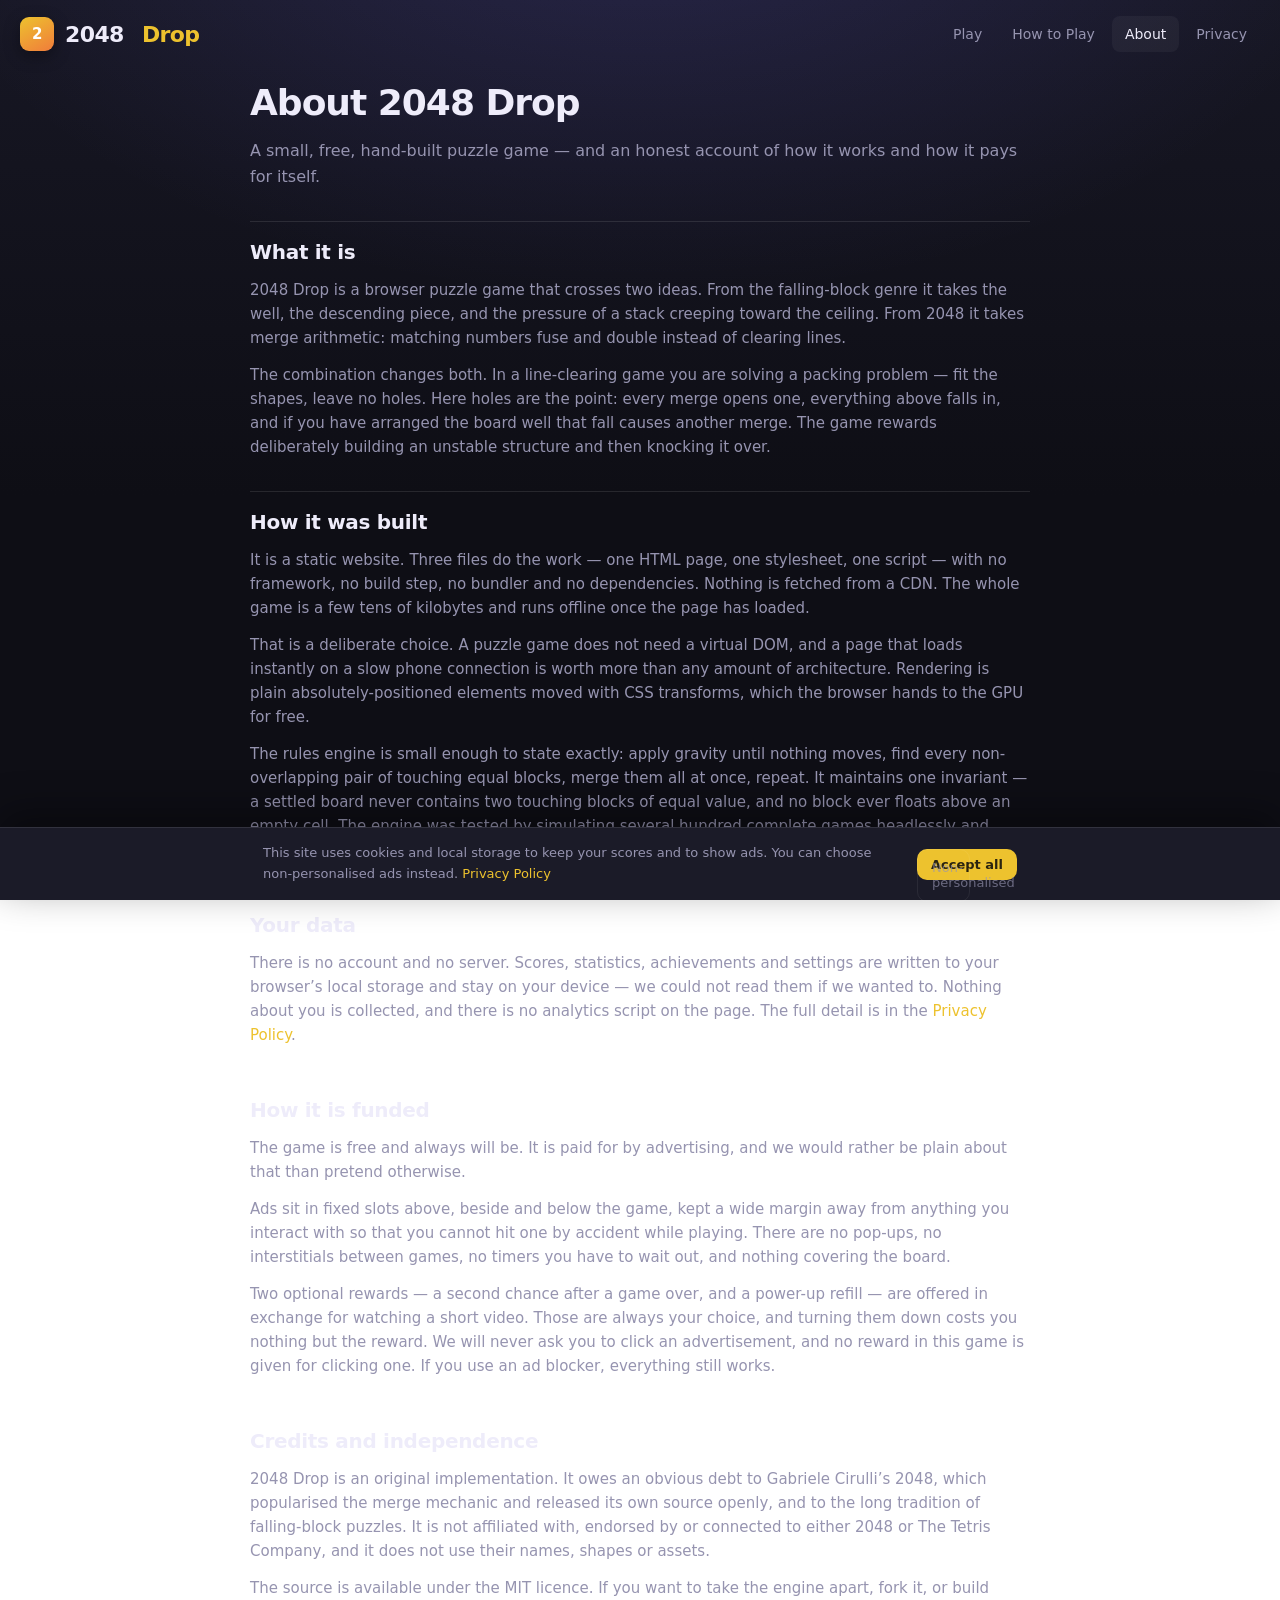
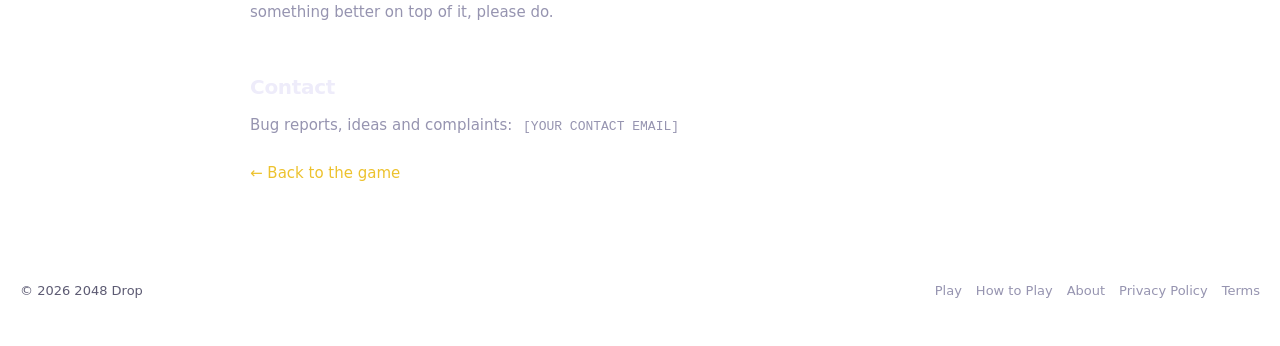
==== about.html @ 546007b0 "Rebuild as a multi-page site with power-ups, daily challenge and rewarded ads Down arrow now drops t" ====
<!DOCTYPE html>
<html lang="en">
<head>
<meta charset="utf-8">
<meta name="viewport" content="width=device-width, initial-scale=1">
<title>About — 2048 Drop</title>
<meta name="description" content="What 2048 Drop is, who made it, how it was built, and how it is funded.">
<meta name="theme-color" content="#0e0e15">
<link rel="canonical" href="https://example.github.io/2048-drop/about.html">
<link rel="icon" href="data:image/svg+xml,%3Csvg xmlns='http://www.w3.org/2000/svg' viewBox='0 0 64 64'%3E%3Crect width='64' height='64' rx='13' fill='%23edc22e'/%3E%3Ctext x='32' y='45' font-family='Helvetica,Arial' font-size='31' font-weight='bold' text-anchor='middle' fill='%23fff'%3E2%3C/text%3E%3C/svg%3E">
<link rel="stylesheet" href="style.css">
</head>
<body>
<header class="site-head">
  <a class="brand" href="index.html"><span class="mark">2</span>2048&nbsp;<span class="num">Drop</span></a>
  <nav>
    <a href="index.html">Play</a>
    <a href="how-to-play.html">How to Play</a>
    <a href="about.html" class="on">About</a>
    <a href="privacy.html">Privacy</a>
  </nav>
</header>
<main class="doc">
<h1>About 2048 Drop</h1>
<p class="lede">A small, free, hand-built puzzle game — and an honest account of how it works and how it pays for itself.</p>

<h2>What it is</h2>
<p>2048 Drop is a browser puzzle game that crosses two ideas. From the falling-block genre it takes the well, the descending piece, and the pressure of a stack creeping toward the ceiling. From 2048 it takes merge arithmetic: matching numbers fuse and double instead of clearing lines.</p>
<p>The combination changes both. In a line-clearing game you are solving a packing problem — fit the shapes, leave no holes. Here holes are the point: every merge opens one, everything above falls in, and if you have arranged the board well that fall causes another merge. The game rewards deliberately building an unstable structure and then knocking it over.</p>

<h2>How it was built</h2>
<p>It is a static website. Three files do the work — one HTML page, one stylesheet, one script — with no framework, no build step, no bundler and no dependencies. Nothing is fetched from a CDN. The whole game is a few tens of kilobytes and runs offline once the page has loaded.</p>
<p>That is a deliberate choice. A puzzle game does not need a virtual DOM, and a page that loads instantly on a slow phone connection is worth more than any amount of architecture. Rendering is plain absolutely-positioned elements moved with CSS transforms, which the browser hands to the GPU for free.</p>
<p>The rules engine is small enough to state exactly: apply gravity until nothing moves, find every non-overlapping pair of touching equal blocks, merge them all at once, repeat. It maintains one invariant — a settled board never contains two touching blocks of equal value, and no block ever floats above an empty cell. The engine was tested by simulating several hundred complete games headlessly and asserting that invariant after every single drop.</p>

<h2>Your data</h2>
<p>There is no account and no server. Scores, statistics, achievements and settings are written to your browser&rsquo;s local storage and stay on your device — we could not read them if we wanted to. Nothing about you is collected, and there is no analytics script on the page. The full detail is in the <a href="privacy.html">Privacy Policy</a>.</p>

<h2>How it is funded</h2>
<p>The game is free and always will be. It is paid for by advertising, and we would rather be plain about that than pretend otherwise.</p>
<p>Ads sit in fixed slots above, beside and below the game, kept a wide margin away from anything you interact with so that you cannot hit one by accident while playing. There are no pop-ups, no interstitials between games, no timers you have to wait out, and nothing covering the board.</p>
<p>Two optional rewards — a second chance after a game over, and a power-up refill — are offered in exchange for watching a short video. Those are always your choice, and turning them down costs you nothing but the reward. We will never ask you to click an advertisement, and no reward in this game is given for clicking one. If you use an ad blocker, everything still works.</p>

<h2>Credits and independence</h2>
<p>2048 Drop is an original implementation. It owes an obvious debt to Gabriele Cirulli&rsquo;s 2048, which popularised the merge mechanic and released its own source openly, and to the long tradition of falling-block puzzles. It is not affiliated with, endorsed by or connected to either 2048 or The Tetris Company, and it does not use their names, shapes or assets.</p>
<p>The source is available under the MIT licence. If you want to take the engine apart, fork it, or build something better on top of it, please do.</p>

<h2>Contact</h2>
<p>Bug reports, ideas and complaints: <code>[YOUR CONTACT EMAIL]</code></p>

<p style="margin-top:24px"><a href="index.html">&larr; Back to the game</a></p>
</main>
<footer class="site-foot">
  <span>&copy; <span id="year"></span> 2048 Drop</span>
  <nav>
    <a href="index.html">Play</a>
    <a href="how-to-play.html">How to Play</a>
    <a href="about.html">About</a>
    <a href="privacy.html">Privacy Policy</a>
    <a href="terms.html">Terms</a>
  </nav>
</footer>
<script>document.getElementById('year').textContent = new Date().getFullYear();</script>
<script src="ads.js"></script>
</body>
</html>
---- style.css ----
/* =====================================================================
   2048 Drop — stylesheet
   Themes are driven by data-theme on <html>. Every colour is a token so
   a theme swap is a token swap, never a rule rewrite.
   ===================================================================== */

/* ---------- tokens: Midnight (default) ---------- */
:root{
  --bg-1:#0e0e15;
  --bg-2:#171724;
  --glow:rgba(120,110,255,.18);
  --panel:rgba(255,255,255,.045);
  --panel-solid:#1b1b28;
  --panel-hi:rgba(255,255,255,.075);
  --line:rgba(255,255,255,.10);
  --line-hi:rgba(255,255,255,.20);
  --text:#eeecfa;
  --muted:#9694b0;
  --faint:#5d5b73;
  --accent:#edc22e;
  --accent-ink:#2a2410;
  --danger:#ff5c5c;
  --good:#4ade80;
  --slot:rgba(255,255,255,.04);
  --board:rgba(0,0,0,.28);

  --gap:8px;
  --cell:min(62px, 14.5vw, 5.9vh);
  --radius:12px;
  --ad-safe:150px;          /* AdSense: keep ads this far from play area */
  --font:"Inter","SF Pro Display",-apple-system,BlinkMacSystemFont,"Segoe UI",system-ui,sans-serif;
  --mono:"SF Mono",ui-monospace,"Cascadia Mono",Menlo,monospace;
}

/* ---------- theme: Aurora ---------- */
html[data-theme="aurora"]{
  --bg-1:#05131a;
  --bg-2:#07222e;
  --glow:rgba(0,240,200,.20);
  --accent:#2ff3c8;
  --accent-ink:#02201a;
  --text:#e6fbf7;
  --muted:#7fb4ac;
  --faint:#3f6d68;
  --line:rgba(47,243,200,.16);
  --line-hi:rgba(47,243,200,.32);
  --panel-solid:#0a2a36;
}

/* ---------- theme: Paper (light) ---------- */
html[data-theme="paper"]{
  --bg-1:#f6f4ee;
  --bg-2:#ece7dc;
  --glow:rgba(200,170,90,.20);
  --panel:rgba(0,0,0,.035);
  --panel-solid:#fffdf8;
  --panel-hi:rgba(0,0,0,.06);
  --line:rgba(0,0,0,.10);
  --line-hi:rgba(0,0,0,.20);
  --text:#3b3730;
  --muted:#7d7669;
  --faint:#a8a091;
  --accent:#d9a319;
  --accent-ink:#fffdf8;
  --slot:rgba(0,0,0,.05);
  --board:rgba(0,0,0,.05);
}

*{box-sizing:border-box;margin:0;padding:0}
html,body{min-height:100%}
body{
  background:
    radial-gradient(1200px 700px at 50% -15%, var(--glow) 0%, transparent 62%),
    linear-gradient(180deg, var(--bg-2) 0%, var(--bg-1) 55%);
  background-attachment:fixed;
  color:var(--text);
  font-family:var(--font);
  font-size:15px;line-height:1.6;
  -webkit-font-smoothing:antialiased;
  display:flex;flex-direction:column;align-items:center;
  padding:0 14px 44px;
  overflow-x:hidden;
}
a{color:var(--accent);text-decoration:none}
a:hover{text-decoration:underline}

.wrap{width:100%;max-width:1240px}

/* =====================================================================
   Header / nav
   ===================================================================== */
.site-head{
  width:100%;max-width:1240px;
  display:flex;align-items:center;justify-content:space-between;gap:16px;
  padding:16px 0 14px;flex-wrap:wrap;
}
.brand{display:flex;align-items:center;gap:11px;font-size:22px;font-weight:800;letter-spacing:-.6px;color:var(--text)}
.brand:hover{text-decoration:none}
.brand .mark{
  width:34px;height:34px;border-radius:9px;flex:none;
  background:linear-gradient(150deg,var(--accent),#f07c3b);
  display:grid;place-items:center;color:#fff;font-size:15px;font-weight:800;
  box-shadow:0 5px 16px rgba(0,0,0,.35);
}
.brand .num{color:var(--accent)}
nav{display:flex;align-items:center;gap:4px;flex-wrap:wrap}
nav a{
  color:var(--muted);font-size:14px;font-weight:500;
  padding:7px 13px;border-radius:8px;transition:background 140ms,color 140ms;
}
nav a:hover{background:var(--panel-hi);color:var(--text);text-decoration:none}
nav a.on{color:var(--text);background:var(--panel)}

/* =====================================================================
   Ad slots + the 150px safe gap
   ---------------------------------------------------------------------
   AdSense suspends accounts for ads placed where a player can hit them by
   accident. .ad-safe enforces the separation structurally so a later CSS
   tweak cannot quietly erase it.
   ===================================================================== */
.ad{display:flex;align-items:center;justify-content:center;overflow:hidden;width:100%}
.ad-bottom{max-width:970px;min-height:90px;margin:0 auto}
.ad-article{max-width:728px;min-height:250px;margin:26px auto}
.ad-rail{width:300px;min-height:600px;flex:none}
.ad-safe{flex:none;pointer-events:none}
.ad-safe-v{width:100%;height:var(--ad-safe)}
.ad-safe-h{width:var(--ad-safe);align-self:stretch}
.ad-ph{
  width:100%;min-height:inherit;height:100%;
  border:1px dashed var(--line-hi);border-radius:var(--radius);
  color:var(--faint);font-size:10px;letter-spacing:2.5px;text-transform:uppercase;
  display:grid;place-items:center;gap:4px;padding:26px 10px;
  background:var(--panel);
}
.ad-ph small{display:block;letter-spacing:.4px;text-transform:none;font-size:11px;opacity:.7}
.ad-label{
  text-align:center;font-size:9.5px;letter-spacing:2px;text-transform:uppercase;
  color:var(--faint);margin-bottom:5px;
}

/* =====================================================================
   Game layout
   ===================================================================== */
.stage{
  width:100%;max-width:1240px;
  display:flex;align-items:flex-start;justify-content:center;
}
.game{display:flex;gap:14px;align-items:flex-start}
.rail{display:flex;flex-direction:column;gap:10px;width:118px;flex:none}
.rail-r{width:132px}

.card{
  background:var(--panel);border:1px solid var(--line);
  border-radius:var(--radius);padding:10px;
  backdrop-filter:blur(8px);
}
.card h3{
  font-size:9.5px;letter-spacing:2px;text-transform:uppercase;
  color:var(--faint);font-weight:700;margin-bottom:7px;text-align:center;
}

.readout{text-align:center;padding:9px 8px}
.readout .k{font-size:9.5px;letter-spacing:1.6px;text-transform:uppercase;color:var(--faint);font-weight:700}
.readout .v{font-size:24px;font-weight:800;font-variant-numeric:tabular-nums;letter-spacing:-.5px;line-height:1.25}
.readout .v.sm{font-size:18px}
.readout.pulse .v{animation:bump 320ms ease-out}
@keyframes bump{0%{transform:scale(1)}40%{transform:scale(1.18);color:var(--accent)}100%{transform:scale(1)}}

/* level progress */
.bar{height:4px;border-radius:3px;background:var(--panel-hi);overflow:hidden;margin-top:7px}
.bar i{display:block;height:100%;background:linear-gradient(90deg,var(--accent),#f07c3b);transition:width 260ms ease}

/* queue + hold chips */
.chips{display:flex;flex-direction:column;gap:6px;align-items:center}
.chips.row{flex-direction:row;justify-content:center}
.chip{
  width:42px;height:42px;border-radius:9px;flex:none;
  display:grid;place-items:center;font-weight:800;font-size:15px;
  box-shadow:inset 0 -3px 0 rgba(0,0,0,.13);
}
.chip.sm{width:32px;height:32px;font-size:12px;opacity:.62}
.chip.empty{background:var(--panel-hi);color:var(--faint);box-shadow:none;border:1px dashed var(--line)}

/* power-ups */
.powers{display:flex;flex-direction:column;gap:6px}
.power{
  display:flex;align-items:center;gap:8px;width:100%;
  background:var(--panel-hi);border:1px solid var(--line);
  border-radius:9px;padding:7px 8px;cursor:pointer;
  font-family:var(--font);font-size:12px;color:var(--text);
  transition:border-color 140ms,transform 90ms,opacity 140ms;
  text-align:left;
}
.power:hover:not(:disabled){border-color:var(--line-hi);transform:translateY(-1px)}
.power:active:not(:disabled){transform:translateY(0)}
.power:disabled{opacity:.35;cursor:not-allowed}
.power .ico{font-size:16px;line-height:1}
.power .nm{flex:1;font-weight:600}
.power .ct{
  font-variant-numeric:tabular-nums;font-weight:800;font-size:11px;
  background:var(--accent);color:var(--accent-ink);
  border-radius:20px;padding:1px 7px;min-width:20px;text-align:center;
}
.power kbd{margin-left:auto}

/* =====================================================================
   Board
   ===================================================================== */
.board-wrap{
  position:relative;padding:var(--gap);
  background:var(--board);border:1px solid var(--line);
  border-radius:16px;
  box-shadow:0 24px 60px rgba(0,0,0,.45), inset 0 1px 0 rgba(255,255,255,.05);
}
.board-wrap.shake{animation:shake 260ms cubic-bezier(.36,.07,.19,.97)}
@keyframes shake{
  10%,90%{transform:translate(-2px,1px)}
  30%,70%{transform:translate(4px,-2px)}
  50%{transform:translate(-5px,2px)}
}
#board{
  position:relative;
  width:calc(5 * var(--cell) + 4 * var(--gap));
  height:calc(10 * var(--cell) + 9 * var(--gap));
  touch-action:none;
}

/* the top two rows tint red as the stack gets dangerous */
.danger{
  z-index:1;
  position:absolute;left:0;right:0;top:0;border-radius:10px;
  height:calc(2 * var(--cell) + var(--gap));
  background:linear-gradient(180deg,rgba(255,92,92,.16),transparent);
  opacity:0;transition:opacity 320ms;pointer-events:none;
}
.danger.on{opacity:1;animation:throb 1.1s ease-in-out infinite}
@keyframes throb{0%,100%{opacity:.45}50%{opacity:1}}

/* column highlight under the falling block */
.beam{
  z-index:0;
  position:absolute;top:0;width:var(--cell);
  height:calc(10 * var(--cell) + 9 * var(--gap));
  border-radius:10px;background:linear-gradient(180deg,rgba(255,255,255,.07),transparent 70%);
  transform:translateX(calc(var(--c) * (var(--cell) + var(--gap))));
  transition:transform 95ms ease-out;pointer-events:none;
}

.slot{
  z-index:0;
  position:absolute;width:var(--cell);height:var(--cell);border-radius:9px;
  background:var(--slot);
  transform:translate(calc(var(--c) * (var(--cell) + var(--gap))), calc(var(--r) * (var(--cell) + var(--gap))));
}

/* landing preview */
.ghost{
  z-index:1;
  position:absolute;width:var(--cell);height:var(--cell);border-radius:9px;
  border:2px dashed var(--line-hi);
  transform:translate(calc(var(--c) * (var(--cell) + var(--gap))), calc(var(--r) * (var(--cell) + var(--gap))));
  transition:transform 95ms ease-out;pointer-events:none;opacity:.65;
}
.ghost.hide{opacity:0}
.ghost.match{border-color:var(--good);background:rgba(74,222,128,.10);opacity:1}

.tile{
  z-index:2;
  position:absolute;width:var(--cell);height:var(--cell);border-radius:9px;
  display:grid;place-items:center;
  font-weight:800;font-variant-numeric:tabular-nums;letter-spacing:-.5px;
  color:#776e65;background:#eee4da;
  transform:translate(calc(var(--c) * (var(--cell) + var(--gap))), calc(var(--r) * (var(--cell) + var(--gap))));
  transition:transform 95ms linear;
  will-change:transform;
  font-size:calc(var(--cell) * .40);
  box-shadow:inset 0 -3px 0 rgba(0,0,0,.13);
}
.tile.d4{font-size:calc(var(--cell) * .29)}
.tile.d5{font-size:calc(var(--cell) * .23)}
.tile.active{box-shadow:inset 0 -3px 0 rgba(0,0,0,.13), 0 0 0 2px rgba(255,255,255,.4), 0 8px 22px rgba(0,0,0,.5)}
.tile.spawn{animation:drop-in 180ms ease-out}
@keyframes drop-in{from{opacity:0}to{opacity:1}}
.tile.pop{animation:pop 210ms ease-out}
@keyframes pop{
  0%  {transform:translate(calc(var(--c) * (var(--cell) + var(--gap))), calc(var(--r) * (var(--cell) + var(--gap)))) scale(1)}
  45% {transform:translate(calc(var(--c) * (var(--cell) + var(--gap))), calc(var(--r) * (var(--cell) + var(--gap)))) scale(1.2)}
  100%{transform:translate(calc(var(--c) * (var(--cell) + var(--gap))), calc(var(--r) * (var(--cell) + var(--gap)))) scale(1)}
}
.tile.absorb{opacity:.8}
.tile.blast{animation:blast 260ms ease-out forwards}
@keyframes blast{to{opacity:0;filter:brightness(2.4)}}

/* value ramp */
.v2{background:#eee4da;color:#776e65}
.v4{background:#ede0c8;color:#776e65}
.v8{background:#f2b179;color:#fff}
.v16{background:#f59563;color:#fff}
.v32{background:#f67c5f;color:#fff}
.v64{background:#f65e3b;color:#fff}
.v128{background:#edcf72;color:#fff}
.v256{background:#edcc61;color:#fff}
.v512{background:#edc850;color:#fff}
.v1024{background:#edc53f;color:#fff}
.v2048{background:#edc22e;color:#fff;box-shadow:inset 0 -3px 0 rgba(0,0,0,.13),0 0 26px rgba(237,194,46,.65)}
.vbig{background:linear-gradient(150deg,#8b6cff,#4a2fd6);color:#fff;box-shadow:inset 0 -3px 0 rgba(0,0,0,.2),0 0 26px rgba(123,92,240,.6)}
.vbomb{background:linear-gradient(150deg,#3a3a4d,#1d1d29);color:#fff;box-shadow:inset 0 -3px 0 rgba(0,0,0,.3),0 0 20px rgba(0,0,0,.6)}
.vwild{background:linear-gradient(150deg,#ff6ec7,#7b5cf0);color:#fff;box-shadow:inset 0 -3px 0 rgba(0,0,0,.2),0 0 24px rgba(255,110,199,.55)}

/* particles */
#fx{z-index:3;position:absolute;inset:0;pointer-events:none;overflow:visible}
.spark{
  position:absolute;width:7px;height:7px;border-radius:2px;
  animation:fly 620ms cubic-bezier(.2,.7,.4,1) forwards;
}
@keyframes fly{
  0%{transform:translate(var(--x),var(--y)) scale(1);opacity:1}
  100%{transform:translate(calc(var(--x) + var(--dx)), calc(var(--y) + var(--dy))) scale(.2);opacity:0}
}

/* floating score / chain text */
#toast{
  position:absolute;left:50%;top:32%;transform:translate(-50%,-50%);
  font-size:clamp(19px,4vw,27px);font-weight:800;color:#fff;
  text-shadow:0 4px 18px rgba(0,0,0,.85);pointer-events:none;opacity:0;
  white-space:nowrap;z-index:3;
}
#toast.show{animation:rise 900ms ease-out}
@keyframes rise{
  0%{opacity:0;transform:translate(-50%,-25%) scale(.75)}
  22%{opacity:1}
  100%{opacity:0;transform:translate(-50%,-115%) scale(1.08)}
}

/* =====================================================================
   Overlays + modals
   ===================================================================== */
.overlay{
  position:absolute;inset:0;border-radius:16px;z-index:6;
  background:rgba(10,10,18,.9);backdrop-filter:blur(4px);
  display:flex;flex-direction:column;align-items:center;justify-content:center;
  gap:11px;text-align:center;padding:20px;
}
html[data-theme="paper"] .overlay{background:rgba(246,244,238,.94)}
.overlay[hidden],[hidden]{display:none !important}
.overlay h2{font-size:clamp(21px,4.6vw,28px);font-weight:800;letter-spacing:-.6px}
.overlay p{color:var(--muted);font-size:13.5px;max-width:250px;line-height:1.55}

.btn{
  background:var(--accent);color:var(--accent-ink);border:0;border-radius:10px;
  padding:11px 22px;font:600 14.5px var(--font);cursor:pointer;
  transition:filter 140ms,transform 80ms;
}
.btn:hover{filter:brightness(1.09)}
.btn:active{transform:translateY(1px)}
.btn.ghost{background:transparent;color:var(--muted);border:1px solid var(--line);font-weight:500}
.btn.ghost:hover{color:var(--text);border-color:var(--line-hi);filter:none}
.btn.reward{
  background:linear-gradient(135deg,#7b5cf0,#4a2fd6);color:#fff;
  display:flex;align-items:center;gap:8px;justify-content:center;
}
.btn.sm{padding:8px 14px;font-size:13px}
.btn:disabled{opacity:.4;cursor:not-allowed}

.modal{
  position:fixed;inset:0;z-index:60;display:grid;place-items:center;padding:18px;
  background:rgba(6,6,12,.72);backdrop-filter:blur(6px);
}
.modal-card{
  background:var(--panel-solid);border:1px solid var(--line);
  border-radius:18px;padding:22px;width:min(460px,100%);
  max-height:86vh;overflow-y:auto;
  box-shadow:0 30px 80px rgba(0,0,0,.6);
}
.modal-card h2{font-size:20px;font-weight:800;letter-spacing:-.4px;margin-bottom:4px}
.modal-card .sub{color:var(--muted);font-size:13px;margin-bottom:16px}
.modal-foot{display:flex;gap:8px;justify-content:flex-end;margin-top:18px}

/* rewarded-ad player shell */
.reward-box{
  border:1px solid var(--line);border-radius:12px;background:var(--panel);
  padding:26px 18px;text-align:center;
}
.reward-box .ring{
  width:62px;height:62px;margin:0 auto 12px;border-radius:50%;
  display:grid;place-items:center;font-size:21px;font-weight:800;
  border:3px solid var(--line);border-top-color:var(--accent);
  animation:spin 1s linear infinite;
}
@keyframes spin{to{transform:rotate(360deg)}}

/* stats / achievements / leaderboard */
.grid2{display:grid;grid-template-columns:1fr 1fr;gap:9px}
.tilebox{background:var(--panel);border:1px solid var(--line);border-radius:11px;padding:11px 12px}
.tilebox .k{font-size:9.5px;letter-spacing:1.6px;text-transform:uppercase;color:var(--faint);font-weight:700}
.tilebox .v{font-size:20px;font-weight:800;font-variant-numeric:tabular-nums}

.ach{display:flex;align-items:center;gap:11px;padding:9px 4px;border-bottom:1px solid var(--line)}
.ach:last-child{border-bottom:0}
.ach .ico{width:36px;height:36px;border-radius:10px;display:grid;place-items:center;font-size:17px;background:var(--panel-hi);flex:none;filter:grayscale(1);opacity:.4}
.ach.got .ico{filter:none;opacity:1;background:linear-gradient(150deg,var(--accent),#f07c3b)}
.ach .nm{font-weight:600;font-size:13.5px}
.ach .ds{color:var(--muted);font-size:12px}
.ach.got .nm{color:var(--accent)}

table.lb{width:100%;border-collapse:collapse;font-size:13.5px}
table.lb th{text-align:left;font-size:9.5px;letter-spacing:1.6px;text-transform:uppercase;color:var(--faint);padding:6px 4px;border-bottom:1px solid var(--line)}
table.lb td{padding:8px 4px;border-bottom:1px solid var(--line);font-variant-numeric:tabular-nums}
table.lb tr:last-child td{border-bottom:0}
table.lb .rk{color:var(--faint);width:26px;font-weight:700}

/* achievement toast */
#ach-toast{
  position:fixed;right:16px;bottom:16px;z-index:80;
  background:var(--panel-solid);border:1px solid var(--accent);
  border-radius:13px;padding:12px 15px;display:flex;gap:11px;align-items:center;
  box-shadow:0 18px 44px rgba(0,0,0,.5);
  transform:translateY(140%);transition:transform 420ms cubic-bezier(.2,.9,.3,1);
  max-width:300px;
}
#ach-toast.show{transform:translateY(0)}
#ach-toast .ico{width:36px;height:36px;border-radius:10px;display:grid;place-items:center;font-size:17px;background:linear-gradient(150deg,var(--accent),#f07c3b);flex:none}
#ach-toast .t{font-size:9.5px;letter-spacing:1.6px;text-transform:uppercase;color:var(--accent);font-weight:700}
#ach-toast .n{font-weight:600;font-size:13.5px}

/* =====================================================================
   Controls bar + mode picker
   ===================================================================== */
.toolbar{display:flex;gap:7px;width:100%;margin-top:11px;flex-wrap:wrap}
.toolbar button{
  flex:1;min-width:78px;background:var(--panel);border:1px solid var(--line);
  color:var(--muted);border-radius:9px;padding:9px 6px;
  font:500 12.5px var(--font);cursor:pointer;transition:color 140ms,border-color 140ms;
}
.toolbar button:hover{color:var(--text);border-color:var(--line-hi)}

.modes{display:flex;gap:5px;background:var(--panel);border:1px solid var(--line);border-radius:11px;padding:4px}
.modes button{
  flex:1;background:transparent;border:0;border-radius:8px;padding:7px 4px;
  color:var(--muted);font:600 12px var(--font);cursor:pointer;transition:background 140ms,color 140ms;
}
.modes button.on{background:var(--accent);color:var(--accent-ink)}

.keys{color:var(--muted);font-size:12.5px;text-align:center;line-height:2;max-width:640px;margin:12px auto 0}
kbd{
  background:var(--panel-hi);border:1px solid var(--line);border-bottom-width:2px;
  border-radius:5px;padding:1px 6px;font:600 11.5px var(--font);color:var(--text);
}

/* =====================================================================
   Content pages
   ===================================================================== */
main.doc{width:100%;max-width:780px;margin:0 auto;padding:8px 0 30px}
main.doc h1{font-size:clamp(26px,5vw,36px);font-weight:800;letter-spacing:-1px;margin-bottom:6px}
main.doc .lede{color:var(--muted);font-size:16px;margin-bottom:28px}
main.doc h2{font-size:20px;font-weight:700;letter-spacing:-.3px;margin:32px 0 10px;padding-top:14px;border-top:1px solid var(--line)}
main.doc h3{font-size:15.5px;font-weight:700;margin:20px 0 6px}
main.doc p,main.doc li{color:var(--muted);font-size:15px}
main.doc p{margin-bottom:13px}
main.doc ul,main.doc ol{margin:0 0 15px 21px}
main.doc li{margin-bottom:6px}
main.doc strong{color:var(--text);font-weight:650}
main.doc code{background:var(--panel-hi);border-radius:5px;padding:1px 6px;font:13px var(--mono)}
.callout{
  background:var(--panel);border:1px solid var(--line);border-left:3px solid var(--accent);
  border-radius:10px;padding:14px 16px;margin:18px 0;
}
.callout p:last-child{margin-bottom:0}
.updated{color:var(--faint);font-size:13px;margin-bottom:26px}

article.home{width:100%;max-width:900px;margin:0 auto}
article.home h2{font-size:21px;font-weight:700;letter-spacing:-.3px;margin:30px 0 10px}
article.home p,article.home li{color:var(--muted);font-size:15px}
article.home p{margin-bottom:13px}
article.home ul{margin:0 0 15px 21px}
article.home li{margin-bottom:6px}
.cards3{display:grid;grid-template-columns:repeat(auto-fit,minmax(230px,1fr));gap:13px;margin:18px 0}
.cards3 .c{background:var(--panel);border:1px solid var(--line);border-radius:13px;padding:16px}
.cards3 .c h3{font-size:15px;font-weight:700;color:var(--text);margin-bottom:5px}
.cards3 .c p{font-size:13.5px;margin:0}

/* =====================================================================
   Footer + consent
   ===================================================================== */
.site-foot{
  width:100%;max-width:1240px;margin-top:34px;padding-top:18px;
  border-top:1px solid var(--line);color:var(--faint);font-size:13px;
  display:flex;justify-content:space-between;gap:14px;flex-wrap:wrap;
}
.site-foot nav{gap:14px}
.site-foot a{color:var(--muted);padding:0;font-size:13px}
.site-foot a:hover{background:none;color:var(--text)}

#consent{
  position:fixed;left:0;right:0;bottom:0;z-index:90;
  background:var(--panel-solid);border-top:1px solid var(--line);
  padding:15px 18px;display:flex;gap:14px;align-items:center;justify-content:center;
  flex-wrap:wrap;box-shadow:0 -12px 40px rgba(0,0,0,.4);
}
#consent p{color:var(--muted);font-size:13px;max-width:640px;margin:0}
#consent .acts{display:flex;gap:8px}

/* =====================================================================
   Responsive
   ===================================================================== */
@media (max-width:1120px){
  .ad-rail,.ad-safe-h{display:none}
}
@media (max-width:820px){
  :root{--cell:min(58px, 16.5vw, 6.4vh); --ad-safe:150px}
  .rail{width:88px}
  .rail-r{width:96px}
  .readout .v{font-size:19px}
  .chip{width:36px;height:36px;font-size:13px}
  .power .nm{display:none}
  .power{justify-content:center}
}
/* Below 760px the side rails would push the page wider than the screen, so
   they become horizontal strips: readouts above the board, tools below it.
   Everything is also compacted so the whole board still fits one screen —
   a puzzle you have to scroll to see is a puzzle nobody plays. */
@media (max-width:760px){
  :root{--gap:6px; --cell:min(58px, 17.6vw, 5.55vh)}
  body{padding:0 10px 30px}

  .site-head{padding:9px 0 7px;gap:8px}
  .brand{font-size:17px;gap:8px}
  .brand .mark{width:27px;height:27px;font-size:13px;border-radius:7px}
  nav{gap:1px}
  nav a{padding:5px 7px;font-size:12px}

  .stage{width:100%}
  .game{flex-direction:column;align-items:center;gap:7px;width:100%}
  .rail,.rail-r{
    flex-direction:row;width:100%;max-width:440px;
    gap:5px;flex-wrap:wrap;justify-content:center;
  }
  .rail-r{order:-1;flex-wrap:nowrap}
  .rail-r .card{flex:1 1 0;min-width:0;padding:5px 5px}
  .card h3{font-size:8.5px;letter-spacing:1.3px;margin-bottom:3px}
  .readout{padding:4px 3px}
  .readout .v{font-size:16px}
  .readout .v.sm{font-size:15px}
  .bar{margin-top:4px;height:3px}

  #queue{flex-direction:row;gap:4px}
  #queue .chip{width:23px;height:23px;font-size:10px;border-radius:6px}
  #queue .chip.sm{width:20px;height:20px;font-size:9px}

  .rail:not(.rail-r){flex-wrap:nowrap;align-items:stretch}
  #hold-card{flex:0 0 auto;padding:5px 9px}
  #hold .chip{width:28px;height:28px;font-size:12px;border-radius:7px}
  .rail:not(.rail-r) > .card:last-child{flex:1 1 auto}
  .powers{flex-direction:row;gap:5px}
  .power{flex:1;justify-content:center;padding:6px 3px;gap:5px}
  .power .nm{display:none}
  #pw-refill{flex:1.6;margin-top:0;font-size:11px;padding:6px 4px}

  .toolbar{margin-top:6px;gap:5px}
  .toolbar button{min-width:0;padding:7px 3px;font-size:11px}
  .modes{margin-top:5px}
  .modes button{padding:6px 3px;font-size:11.5px}
  .keys{font-size:11.5px;line-height:1.85;margin-top:9px}
}
@media (max-width:400px){
  :root{--cell:min(54px, 17vw, 5.5vh)}
  nav a{padding:4px 6px;font-size:11.5px}
  .toolbar button{font-size:10.5px}
  .rail-r{gap:4px}
  .rail-r .card{padding:5px 3px}
  #queue{gap:3px}
  #queue .chip{width:20px;height:20px;font-size:9px;border-radius:5px}
  #queue .chip.sm{width:17px;height:17px;font-size:8px}
  .readout .v{font-size:15px}
}

@media (prefers-reduced-motion:reduce){
  *,*::before,*::after{animation-duration:.01ms !important;animation-iteration-count:1 !important;transition-duration:.01ms !important}
}
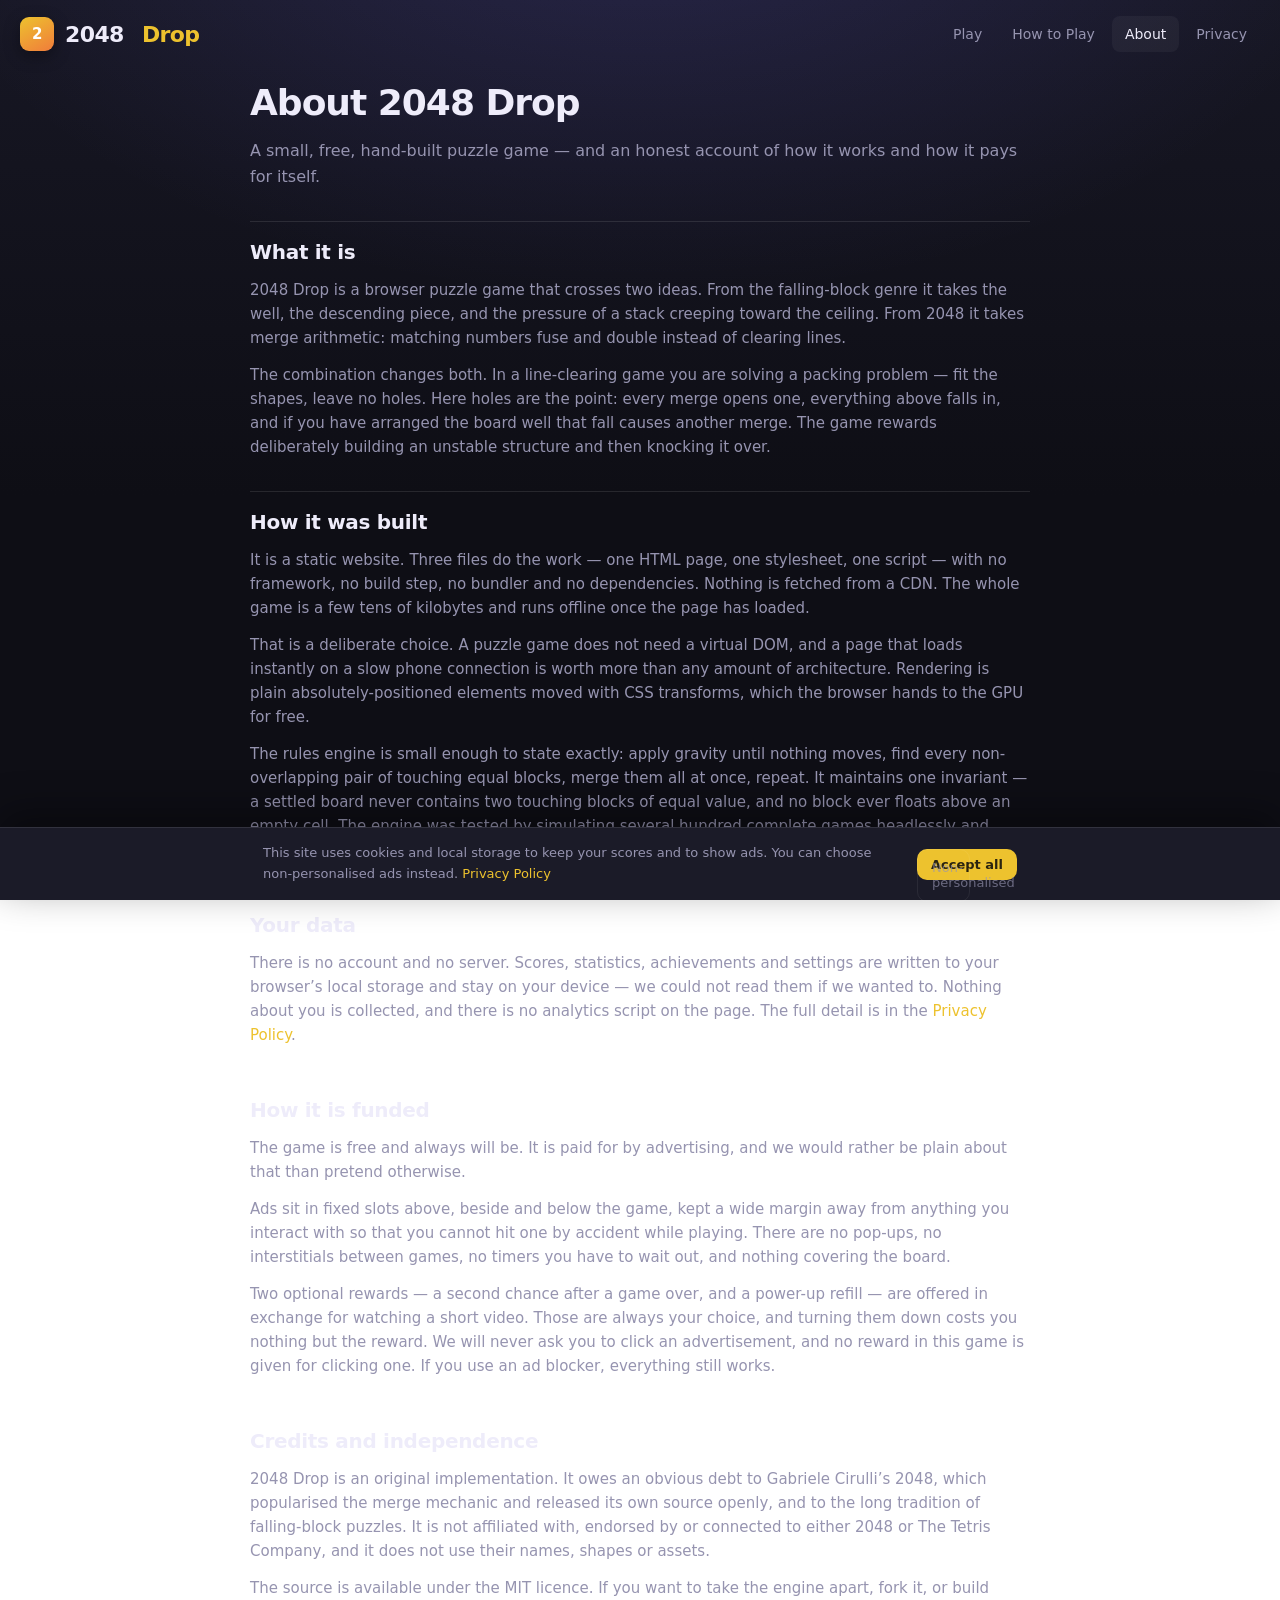
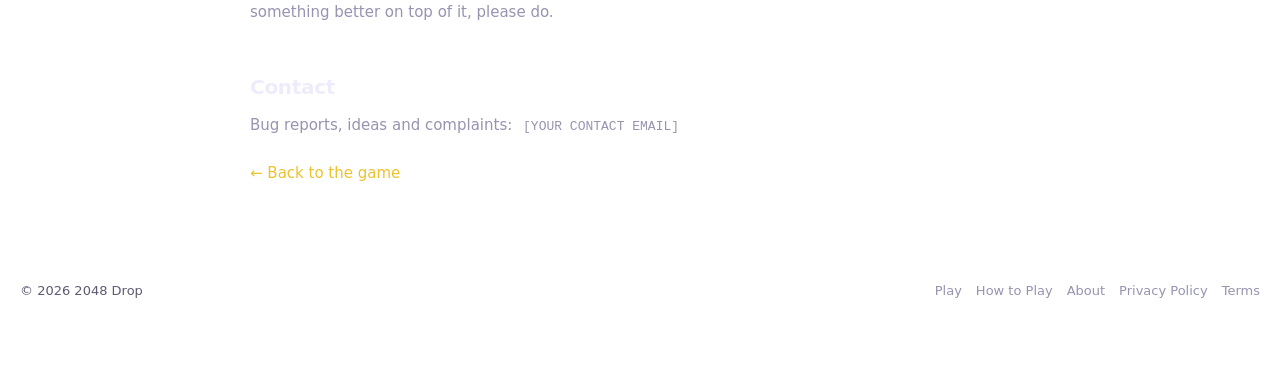
==== commit 0836a7c2: "Point canonical, OG and sitemap URLs at the live GitHub Pages site Ran setup.sh against https://aval" ====
--- a/about.html
+++ b/about.html
@@ -6,7 +6,7 @@
 <title>About — 2048 Drop</title>
 <meta name="description" content="What 2048 Drop is, who made it, how it was built, and how it is funded.">
 <meta name="theme-color" content="#0e0e15">
-<link rel="canonical" href="https://example.github.io/2048-drop/about.html">
+<link rel="canonical" href="https://avalonlover1.github.io/2048-drop/about.html">
 <link rel="icon" href="data:image/svg+xml,%3Csvg xmlns='http://www.w3.org/2000/svg' viewBox='0 0 64 64'%3E%3Crect width='64' height='64' rx='13' fill='%23edc22e'/%3E%3Ctext x='32' y='45' font-family='Helvetica,Arial' font-size='31' font-weight='bold' text-anchor='middle' fill='%23fff'%3E2%3C/text%3E%3C/svg%3E">
 <link rel="stylesheet" href="style.css">
 </head>
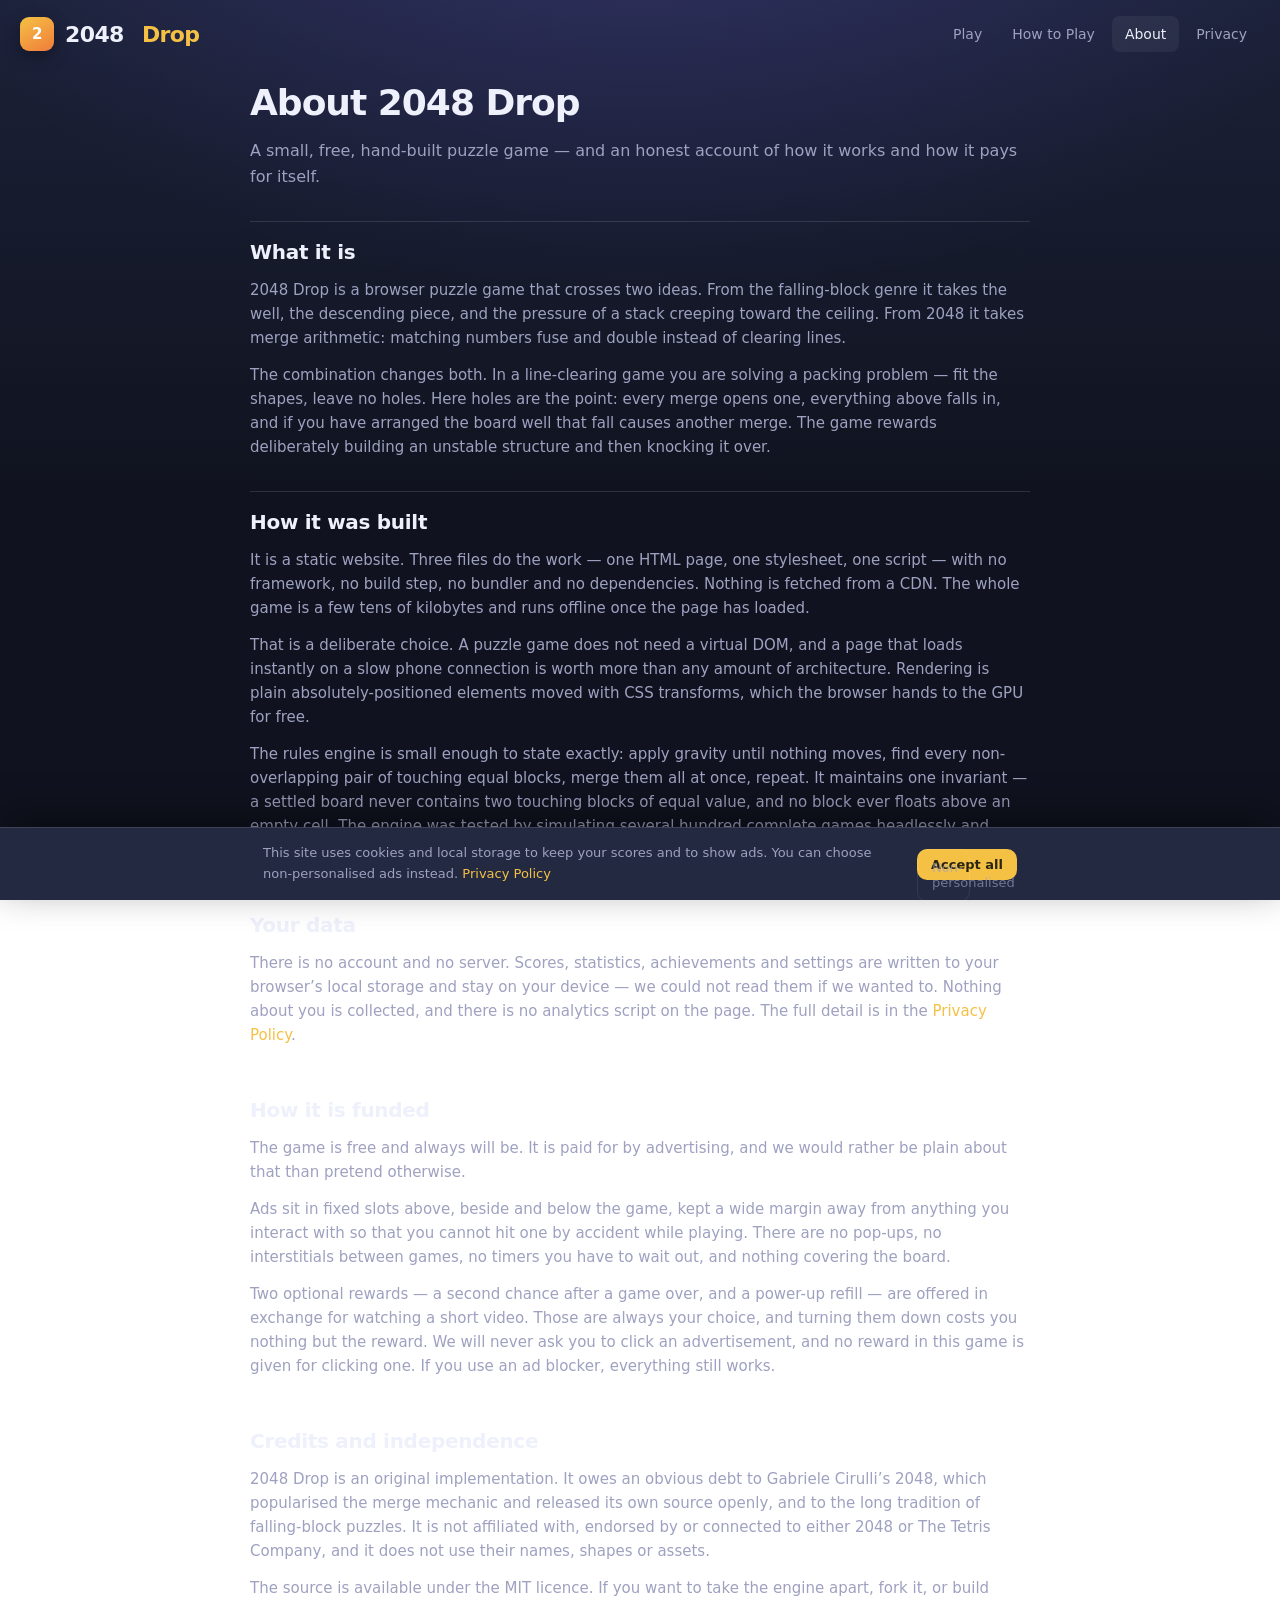
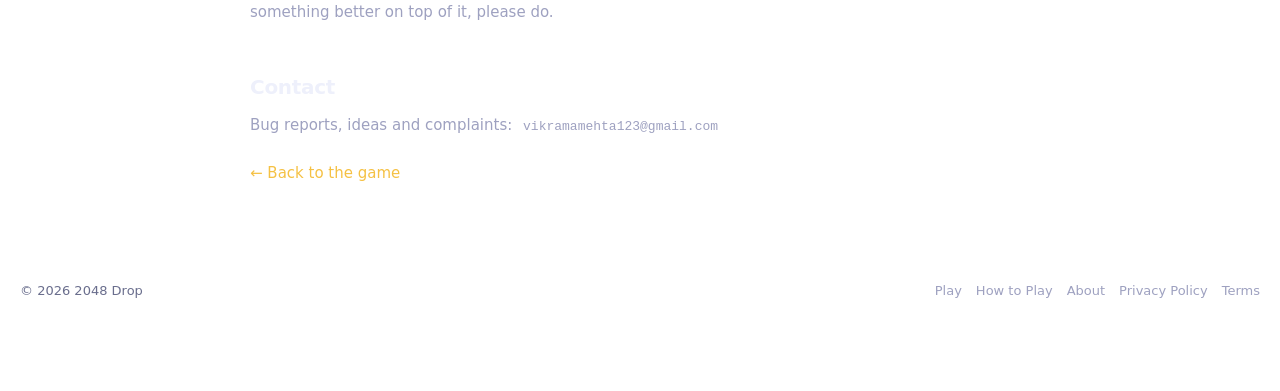
==== commit fcd18dae: "Rebuild palettes, centre the board, wire in the AdSense publisher ID Theme work. The old dark palett" ====
--- a/about.html
+++ b/about.html
@@ -6,7 +6,9 @@
 <title>About — 2048 Drop</title>
 <meta name="description" content="What 2048 Drop is, who made it, how it was built, and how it is funded.">
 <meta name="theme-color" content="#0e0e15">
-<link rel="canonical" href="https://avalonlover1.github.io/2048-drop/about.html">
+<meta name="google-adsense-account" content="ca-pub-5623328978041556">
+<script async src="https://pagead2.googlesyndication.com/pagead/js/adsbygoogle.js?client=ca-pub-5623328978041556" crossorigin="anonymous"></script>
+<link rel="canonical" href="https://2048-drop.github.io/about.html">
 <link rel="icon" href="data:image/svg+xml,%3Csvg xmlns='http://www.w3.org/2000/svg' viewBox='0 0 64 64'%3E%3Crect width='64' height='64' rx='13' fill='%23edc22e'/%3E%3Ctext x='32' y='45' font-family='Helvetica,Arial' font-size='31' font-weight='bold' text-anchor='middle' fill='%23fff'%3E2%3C/text%3E%3C/svg%3E">
 <link rel="stylesheet" href="style.css">
 </head>
@@ -46,7 +48,7 @@
 <p>The source is available under the MIT licence. If you want to take the engine apart, fork it, or build something better on top of it, please do.</p>
 
 <h2>Contact</h2>
-<p>Bug reports, ideas and complaints: <code>[YOUR CONTACT EMAIL]</code></p>
+<p>Bug reports, ideas and complaints: <code>vikramamehta123@gmail.com</code></p>
 
 <p style="margin-top:24px"><a href="index.html">&larr; Back to the game</a></p>
 </main>
--- a/style.css
+++ b/style.css
@@ -4,66 +4,84 @@
    a theme swap is a token swap, never a rule rewrite.
    ===================================================================== */
 
-/* ---------- tokens: Midnight (default) ---------- */
-:root{
-  --bg-1:#0e0e15;
-  --bg-2:#171724;
-  --glow:rgba(120,110,255,.18);
-  --panel:rgba(255,255,255,.045);
-  --panel-solid:#1b1b28;
-  --panel-hi:rgba(255,255,255,.075);
-  --line:rgba(255,255,255,.10);
-  --line-hi:rgba(255,255,255,.20);
-  --text:#eeecfa;
-  --muted:#9694b0;
-  --faint:#5d5b73;
-  --accent:#edc22e;
+/* ---------- tokens: Midnight (default) ----------
+   The board surface is deliberately LIGHTER than the page and the cells are
+   darker than the board, so the well reads as a physical object instead of
+   black-on-black. Every theme keeps that relationship. */
+:root, html[data-theme="midnight"]{
+  --bg-1:#10131f;
+  --bg-2:#1b2138;
+  --glow:rgba(124,109,255,.22);
+  --panel:rgba(255,255,255,.055);
+  --panel-solid:#222941;
+  --panel-hi:rgba(255,255,255,.095);
+  --line:rgba(255,255,255,.12);
+  --line-hi:rgba(255,255,255,.24);
+  --text:#eef0fb;
+  --muted:#9ea1c0;
+  --faint:#6a6e8d;
+  --accent:#f5c144;
   --accent-ink:#2a2410;
-  --danger:#ff5c5c;
+  --danger:#ff6b6b;
   --good:#4ade80;
-  --slot:rgba(255,255,255,.04);
-  --board:rgba(0,0,0,.28);
+  --scrim:rgba(16,19,31,.93);
+  --scrim-modal:rgba(10,12,22,.78);
+  --slot:rgba(0,0,0,.24);
+  --board:#2b3154;
 
   --gap:8px;
   --cell:min(62px, 14.5vw, 5.9vh);
   --radius:12px;
-  --ad-safe:150px;          /* AdSense: keep ads this far from play area */
+  --ad-safe:150px;
   --font:"Inter","SF Pro Display",-apple-system,BlinkMacSystemFont,"Segoe UI",system-ui,sans-serif;
   --mono:"SF Mono",ui-monospace,"Cascadia Mono",Menlo,monospace;
 }
 
+/* ---------- theme: Classic ----------
+   The warm palette the 2048 tile colours were actually designed against. */
+html[data-theme="classic"]{
+  --bg-1:#faf8ef;
+  --bg-2:#f1ebdc;
+  --glow:rgba(237,157,49,.18);
+  --panel:rgba(119,110,101,.075);
+  --panel-solid:#fffdf7;
+  --panel-hi:rgba(119,110,101,.12);
+  --line:rgba(119,110,101,.20);
+  --line-hi:rgba(119,110,101,.38);
+  --text:#5f574f;
+  --muted:#948b80;
+  --faint:#b0a698;
+  --accent:#ed9d31;
+  --accent-ink:#fffdf7;
+  --danger:#e05252;
+  --good:#5fb87a;
+  --scrim:rgba(250,248,239,.95);
+  --scrim-modal:rgba(187,173,160,.55);
+  --slot:rgba(238,228,218,.42);
+  --board:#bbada0;
+}
+
 /* ---------- theme: Aurora ---------- */
 html[data-theme="aurora"]{
-  --bg-1:#05131a;
-  --bg-2:#07222e;
-  --glow:rgba(0,240,200,.20);
+  --bg-1:#04141c;
+  --bg-2:#0a2836;
+  --glow:rgba(0,240,200,.24);
+  --panel:rgba(47,243,200,.075);
+  --panel-solid:#0d3140;
+  --panel-hi:rgba(47,243,200,.13);
+  --line:rgba(47,243,200,.20);
+  --line-hi:rgba(47,243,200,.38);
+  --text:#e4fbf6;
+  --muted:#86b9b1;
+  --faint:#547f79;
   --accent:#2ff3c8;
   --accent-ink:#02201a;
-  --text:#e6fbf7;
-  --muted:#7fb4ac;
-  --faint:#3f6d68;
-  --line:rgba(47,243,200,.16);
-  --line-hi:rgba(47,243,200,.32);
-  --panel-solid:#0a2a36;
-}
-
-/* ---------- theme: Paper (light) ---------- */
-html[data-theme="paper"]{
-  --bg-1:#f6f4ee;
-  --bg-2:#ece7dc;
-  --glow:rgba(200,170,90,.20);
-  --panel:rgba(0,0,0,.035);
-  --panel-solid:#fffdf8;
-  --panel-hi:rgba(0,0,0,.06);
-  --line:rgba(0,0,0,.10);
-  --line-hi:rgba(0,0,0,.20);
-  --text:#3b3730;
-  --muted:#7d7669;
-  --faint:#a8a091;
-  --accent:#d9a319;
-  --accent-ink:#fffdf8;
-  --slot:rgba(0,0,0,.05);
-  --board:rgba(0,0,0,.05);
+  --danger:#ff6b6b;
+  --good:#5cf0a8;
+  --scrim:rgba(4,20,28,.93);
+  --scrim-modal:rgba(3,16,22,.78);
+  --slot:rgba(0,0,0,.24);
+  --board:#0f4152;
 }
 
 *{box-sizing:border-box;margin:0;padding:0}
@@ -121,7 +139,7 @@
 .ad{display:flex;align-items:center;justify-content:center;overflow:hidden;width:100%}
 .ad-bottom{max-width:970px;min-height:90px;margin:0 auto}
 .ad-article{max-width:728px;min-height:250px;margin:26px auto}
-.ad-rail{width:300px;min-height:600px;flex:none}
+.ad-rail{min-height:600px;flex:none}
 .ad-safe{flex:none;pointer-events:none}
 .ad-safe-v{width:100%;height:var(--ad-safe)}
 .ad-safe-h{width:var(--ad-safe);align-self:stretch}
@@ -141,13 +159,32 @@
 /* =====================================================================
    Game layout
    ===================================================================== */
+/* Three columns so the board sits dead centre in the viewport and the rail ad
+   lives in the right gutter. With the ad as a flex sibling the game was pushed
+   off-centre by half the ad's width. */
 .stage{
-  width:100%;max-width:1240px;
-  display:flex;align-items:flex-start;justify-content:center;
-}
+  width:100%;max-width:1600px;margin:0 auto;
+  display:grid;grid-template-columns:1fr auto 1fr;align-items:start;
+}
+.game{grid-column:2}
+.rail-ad{grid-column:3;justify-self:start;display:none;align-items:flex-start}
+/* A centred game plus a 150px gap plus a 300px unit does not fit a 1440px
+   screen, so the rail steps down to a 160px skyscraper rather than shoving
+   the board sideways. Below 1260px it drops out entirely. */
+@media (min-width:1260px){ .rail-ad{display:flex} .ad-rail{width:160px} }
+@media (min-width:1560px){ .ad-rail{width:300px} }
 .game{display:flex;gap:14px;align-items:flex-start}
-.rail{display:flex;flex-direction:column;gap:10px;width:118px;flex:none}
-.rail-r{width:132px}
+.rail{display:flex;flex-direction:column;gap:10px;width:124px;flex:none}
+.rail-r{width:124px}          /* equal rails keep the board on the page centre */
+
+/* Without an explicit width this column stretches to its widest child - the
+   toolbar - and the board panel grows with it, leaving the tiles stranded in
+   an oversized well. */
+.board-col{
+  display:flex;flex-direction:column;
+  width:calc(5 * var(--cell) + 6 * var(--gap));
+  flex:none;
+}
 
 .card{
   background:var(--panel);border:1px solid var(--line);
@@ -178,7 +215,7 @@
   display:grid;place-items:center;font-weight:800;font-size:15px;
   box-shadow:inset 0 -3px 0 rgba(0,0,0,.13);
 }
-.chip.sm{width:32px;height:32px;font-size:12px;opacity:.62}
+.chip.sm{width:32px;height:32px;font-size:12px;opacity:.82}
 .chip.empty{background:var(--panel-hi);color:var(--faint);box-shadow:none;border:1px dashed var(--line)}
 
 /* power-ups */
@@ -208,9 +245,9 @@
    ===================================================================== */
 .board-wrap{
   position:relative;padding:var(--gap);
-  background:var(--board);border:1px solid var(--line);
+  background:var(--board);
   border-radius:16px;
-  box-shadow:0 24px 60px rgba(0,0,0,.45), inset 0 1px 0 rgba(255,255,255,.05);
+  box-shadow:0 22px 55px rgba(0,0,0,.38), inset 0 1px 0 rgba(255,255,255,.09);
 }
 .board-wrap.shake{animation:shake 260ms cubic-bezier(.36,.07,.19,.97)}
 @keyframes shake{
@@ -337,11 +374,10 @@
    ===================================================================== */
 .overlay{
   position:absolute;inset:0;border-radius:16px;z-index:6;
-  background:rgba(10,10,18,.9);backdrop-filter:blur(4px);
+  background:var(--scrim);backdrop-filter:blur(4px);
   display:flex;flex-direction:column;align-items:center;justify-content:center;
   gap:11px;text-align:center;padding:20px;
 }
-html[data-theme="paper"] .overlay{background:rgba(246,244,238,.94)}
 .overlay[hidden],[hidden]{display:none !important}
 .overlay h2{font-size:clamp(21px,4.6vw,28px);font-weight:800;letter-spacing:-.6px}
 .overlay p{color:var(--muted);font-size:13.5px;max-width:250px;line-height:1.55}
@@ -364,7 +400,7 @@
 
 .modal{
   position:fixed;inset:0;z-index:60;display:grid;place-items:center;padding:18px;
-  background:rgba(6,6,12,.72);backdrop-filter:blur(6px);
+  background:var(--scrim-modal);backdrop-filter:blur(6px);
 }
 .modal-card{
   background:var(--panel-solid);border:1px solid var(--line);
@@ -428,7 +464,7 @@
    ===================================================================== */
 .toolbar{display:flex;gap:7px;width:100%;margin-top:11px;flex-wrap:wrap}
 .toolbar button{
-  flex:1;min-width:78px;background:var(--panel);border:1px solid var(--line);
+  flex:1 1 92px;min-width:0;background:var(--panel);border:1px solid var(--line);
   color:var(--muted);border-radius:9px;padding:9px 6px;
   font:500 12.5px var(--font);cursor:pointer;transition:color 140ms,border-color 140ms;
 }
@@ -503,13 +539,13 @@
 /* =====================================================================
    Responsive
    ===================================================================== */
-@media (max-width:1120px){
-  .ad-rail,.ad-safe-h{display:none}
+@media (max-width:1259px){
+  .rail-ad{display:none}
 }
 @media (max-width:820px){
   :root{--cell:min(58px, 16.5vw, 6.4vh); --ad-safe:150px}
-  .rail{width:88px}
-  .rail-r{width:96px}
+  .rail{width:92px}
+  .rail-r{width:92px}
   .readout .v{font-size:19px}
   .chip{width:36px;height:36px;font-size:13px}
   .power .nm{display:none}
@@ -529,8 +565,9 @@
   nav{gap:1px}
   nav a{padding:5px 7px;font-size:12px}
 
-  .stage{width:100%}
-  .game{flex-direction:column;align-items:center;gap:7px;width:100%}
+  .stage{width:100%;grid-template-columns:1fr}
+  .game{grid-column:1;flex-direction:column;align-items:center;gap:7px;width:100%}
+  .board-col{width:auto}
   .rail,.rail-r{
     flex-direction:row;width:100%;max-width:440px;
     gap:5px;flex-wrap:wrap;justify-content:center;
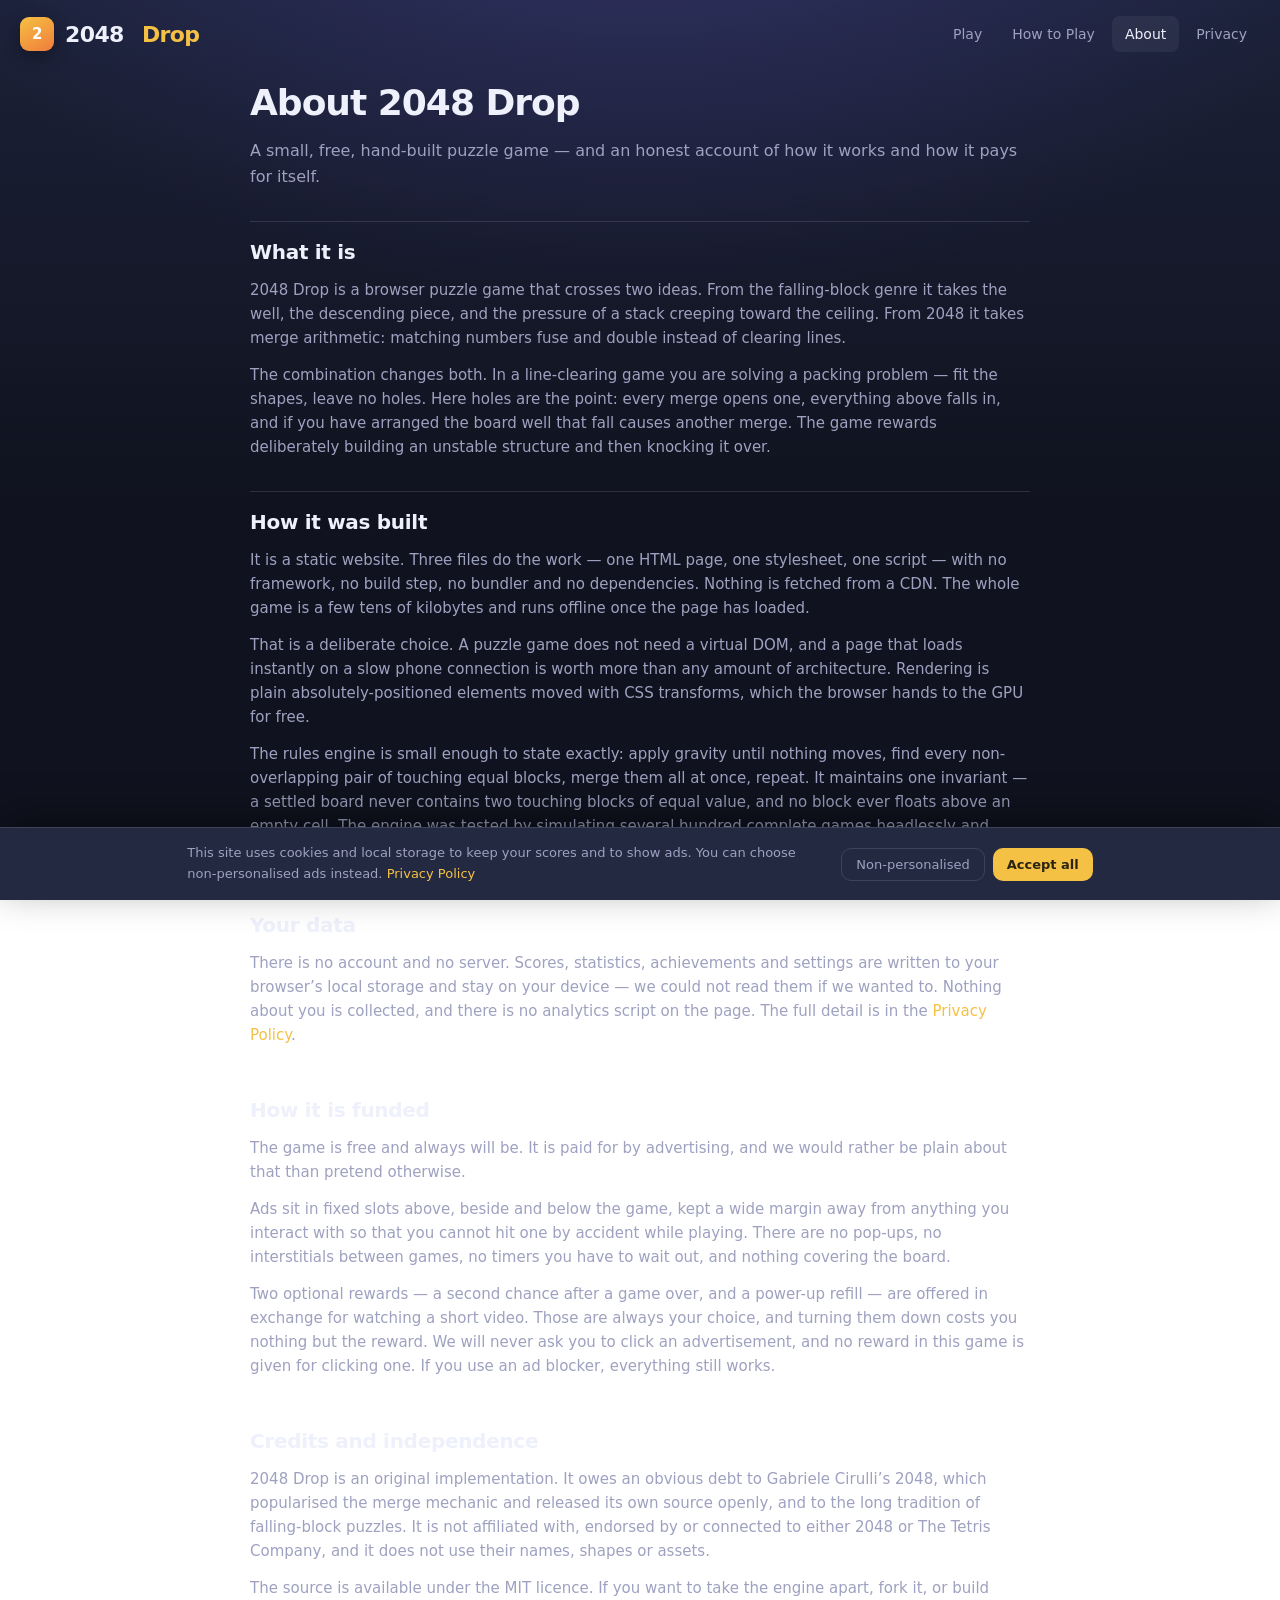
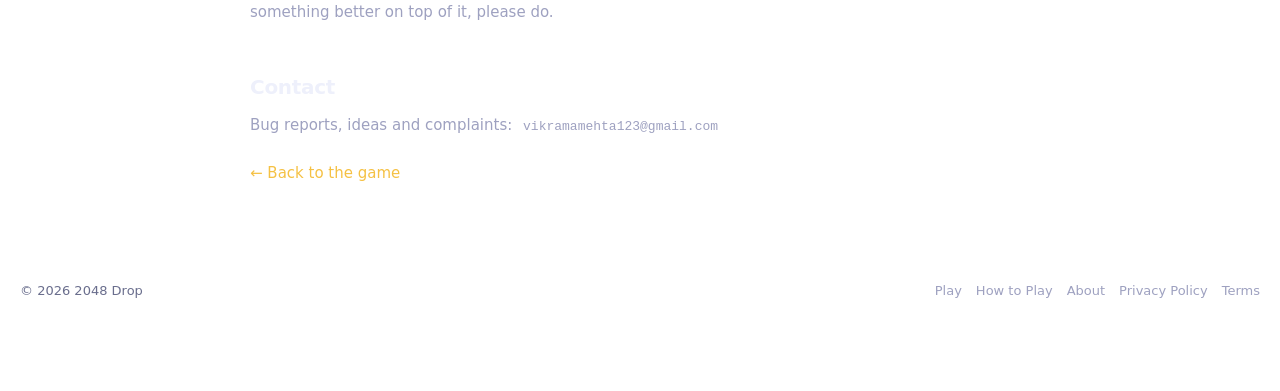
==== commit 6d34c39d: "Version asset URLs by content hash so deploys are not held back by cache GitHub Pages serves with ca" ====
--- a/about.html
+++ b/about.html
@@ -10,7 +10,7 @@
 <script async src="https://pagead2.googlesyndication.com/pagead/js/adsbygoogle.js?client=ca-pub-5623328978041556" crossorigin="anonymous"></script>
 <link rel="canonical" href="https://2048-drop.github.io/about.html">
 <link rel="icon" href="data:image/svg+xml,%3Csvg xmlns='http://www.w3.org/2000/svg' viewBox='0 0 64 64'%3E%3Crect width='64' height='64' rx='13' fill='%23edc22e'/%3E%3Ctext x='32' y='45' font-family='Helvetica,Arial' font-size='31' font-weight='bold' text-anchor='middle' fill='%23fff'%3E2%3C/text%3E%3C/svg%3E">
-<link rel="stylesheet" href="style.css">
+<link rel="stylesheet" href="style.css?v=825fab0d">
 </head>
 <body>
 <header class="site-head">
@@ -63,6 +63,6 @@
   </nav>
 </footer>
 <script>document.getElementById('year').textContent = new Date().getFullYear();</script>
-<script src="ads.js"></script>
+<script src="ads.js?v=871c65ad"></script>
 </body>
 </html>
--- a/style.css
+++ b/style.css
@@ -290,16 +290,16 @@
   transform:translate(calc(var(--c) * (var(--cell) + var(--gap))), calc(var(--r) * (var(--cell) + var(--gap))));
 }
 
-/* landing preview */
-.ghost{
+/* landing preview (named .landing, NOT .ghost - .btn.ghost is a button style) */
+.landing{
   z-index:1;
   position:absolute;width:var(--cell);height:var(--cell);border-radius:9px;
   border:2px dashed var(--line-hi);
   transform:translate(calc(var(--c) * (var(--cell) + var(--gap))), calc(var(--r) * (var(--cell) + var(--gap))));
   transition:transform 95ms ease-out;pointer-events:none;opacity:.65;
 }
-.ghost.hide{opacity:0}
-.ghost.match{border-color:var(--good);background:rgba(74,222,128,.10);opacity:1}
+.landing.hide{opacity:0}
+.landing.match{border-color:var(--good);background:rgba(74,222,128,.10);opacity:1}
 
 .tile{
   z-index:2;
